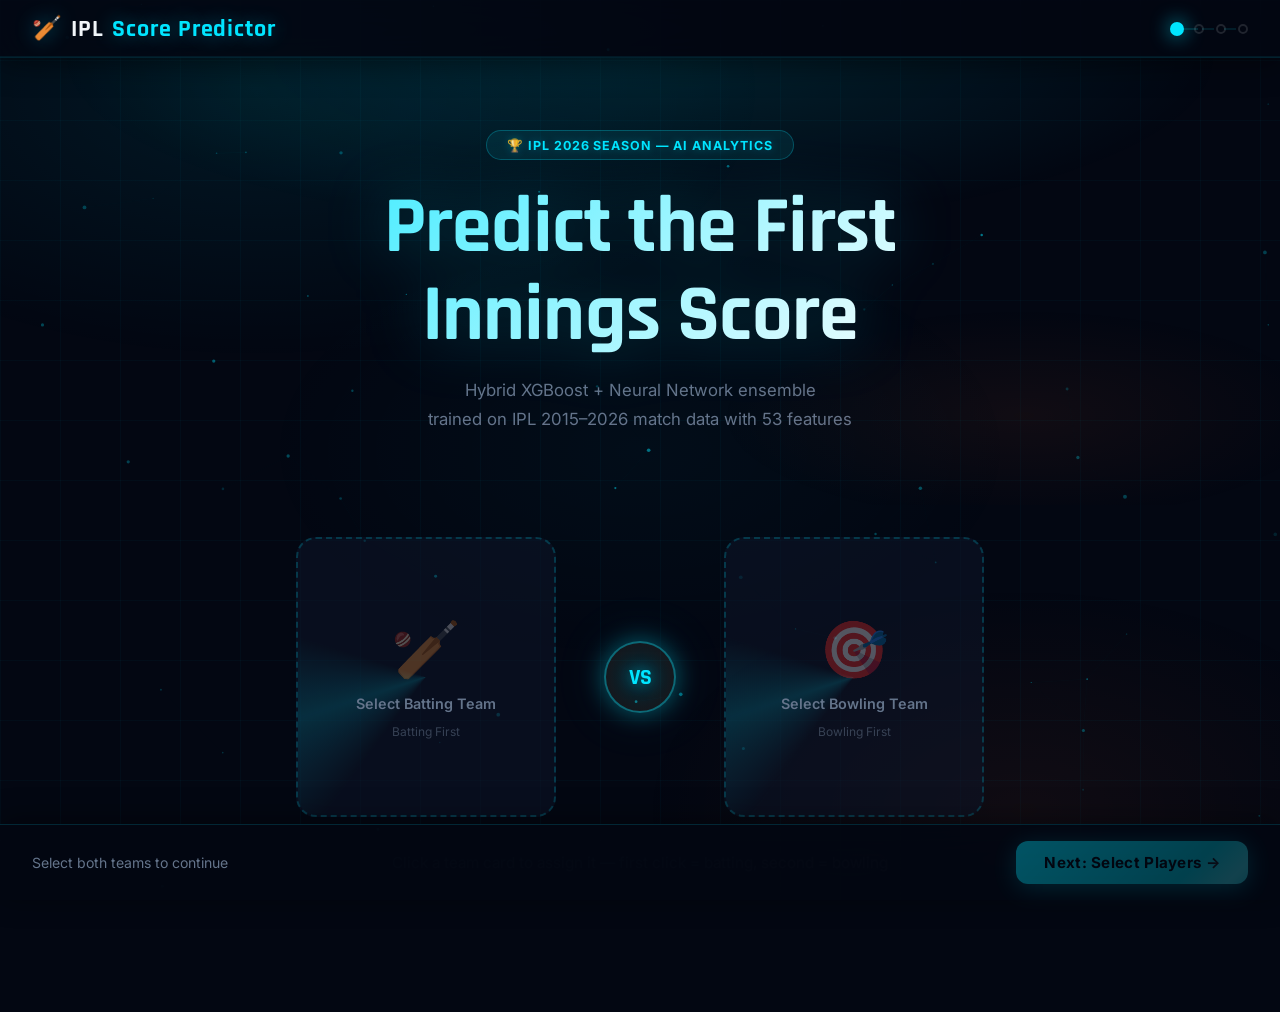
==== frontend/index.html @ a260d58e "Initial commit" ====
<!DOCTYPE html>
<html lang="en">
<head>
  <meta charset="UTF-8">
  <meta name="viewport" content="width=device-width, initial-scale=1.0">
  <title>IPL Score Predictor — AI Powered</title>
  <meta name="description" content="Predict IPL first innings scores using hybrid XGBoost + Neural Network AI trained on 10+ years of IPL data.">
  <link rel="stylesheet" href="css/style.css">
  <link rel="preconnect" href="https://fonts.googleapis.com">
  <link rel="preconnect" href="https://fonts.gstatic.com" crossorigin>
  <link href="https://fonts.googleapis.com/css2?family=Rajdhani:wght@500;600;700&family=Inter:wght@400;500;600;700;800;900&family=Orbitron:wght@500;700;900&display=swap" rel="stylesheet">
</head>
<body>

<!-- Floating particles canvas -->
<canvas id="particlesCanvas" style="position:fixed;inset:0;z-index:0;pointer-events:none;"></canvas>

<nav class="navbar">
  <a href="index.html" class="logo">🏏 <span>IPL</span> Score Predictor</a>
  <div class="nav-steps">
    <div class="step-dot active" title="Select Teams"></div>
    <div class="step-dot" title="Select Players"></div>
    <div class="step-dot" title="Match Conditions"></div>
    <div class="step-dot" title="Prediction"></div>
  </div>
</nav>

<section class="hero fade-in">
  <div class="hero-badge">🏆 IPL 2026 Season — AI Analytics</div>
  <h1>Predict the First<br>Innings Score</h1>
  <p>Hybrid XGBoost + Neural Network ensemble<br>trained on IPL 2015–2026 match data with 53 features</p>
</section>

<div class="vs-container fade-in-delay-1">
  <div class="team-slot" id="slot1">
    <div class="slot-placeholder-icon">🏏</div>
    <div class="slot-placeholder-text">Select Batting Team</div>
    <div class="slot-placeholder-sub">Batting First</div>
  </div>
  <div class="vs-badge">VS</div>
  <div class="team-slot" id="slot2">
    <div class="slot-placeholder-icon">🎯</div>
    <div class="slot-placeholder-text">Select Bowling Team</div>
    <div class="slot-placeholder-sub">Bowling First</div>
  </div>
</div>

<div class="page-header fade-in-delay-2" style="padding-top:0.25rem">
  <p>Click a team card to assign it — first click = batting, second = bowling</p>
</div>

<div class="teams-grid fade-in-delay-3" id="teamsGrid"></div>

<div class="bottom-bar">
  <div style="color:var(--muted);font-size:0.88rem" id="selectionStatus">Select both teams to continue</div>
  <button class="btn btn-primary" id="nextBtn" disabled onclick="goNext()">
    Next: Select Players →
  </button>
</div>

<div class="toast" id="toast"></div>

<script src="js/api.js"></script>
<script src="js/state.js"></script>
<script>
/* ── Floating Particles ── */
(function() {
  const canvas = document.getElementById('particlesCanvas');
  if (!canvas) return;
  const ctx = canvas.getContext('2d');
  let w, h, particles = [];
  function resize() { w = canvas.width = window.innerWidth; h = canvas.height = window.innerHeight; }
  resize();
  window.addEventListener('resize', resize);

  for (let i = 0; i < 60; i++) {
    particles.push({
      x: Math.random() * w, y: Math.random() * h,
      vx: (Math.random() - 0.5) * 0.3, vy: (Math.random() - 0.5) * 0.3,
      r: Math.random() * 1.5 + 0.5,
      a: Math.random() * 0.4 + 0.1
    });
  }
  function draw() {
    ctx.clearRect(0, 0, w, h);
    particles.forEach(p => {
      p.x += p.vx; p.y += p.vy;
      if (p.x < 0) p.x = w; if (p.x > w) p.x = 0;
      if (p.y < 0) p.y = h; if (p.y > h) p.y = 0;
      ctx.beginPath();
      ctx.arc(p.x, p.y, p.r, 0, Math.PI * 2);
      ctx.fillStyle = `rgba(0,229,255,${p.a})`;
      ctx.fill();
    });
    // Draw connections
    for (let i = 0; i < particles.length; i++) {
      for (let j = i + 1; j < particles.length; j++) {
        const dx = particles[i].x - particles[j].x;
        const dy = particles[i].y - particles[j].y;
        const dist = Math.sqrt(dx * dx + dy * dy);
        if (dist < 120) {
          ctx.beginPath();
          ctx.moveTo(particles[i].x, particles[i].y);
          ctx.lineTo(particles[j].x, particles[j].y);
          ctx.strokeStyle = `rgba(0,229,255,${0.06 * (1 - dist / 120)})`;
          ctx.lineWidth = 0.5;
          ctx.stroke();
        }
      }
    }
    requestAnimationFrame(draw);
  }
  draw();
})();

let teams = [];
let selectedTeams = [null, null];

async function init() {
  teams = await fetchTeams();
  renderTeams();
}

function renderTeams() {
  const grid = document.getElementById("teamsGrid");
  grid.innerHTML = teams.map(t => `
    <div class="team-card" id="tc-${t.team_id}" onclick="selectTeam('${t.team_id}')">
      <img src="${t.logo_url}" alt="${t.short_name}"
           onerror="this.src='https://ui-avatars.com/api/?name=${encodeURIComponent(t.short_name)}&background=0a0f1e&color=00e5ff&size=64&bold=true'">
      <div class="t-name">${t.team_name}</div>
      <div class="t-short">${t.short_name}</div>
    </div>
  `).join("");
}

function selectTeam(teamId) {
  const team = teams.find(t => t.team_id === teamId);
  if (!team) return;
  const idx = selectedTeams.indexOf(teamId);
  if (idx !== -1) {
    selectedTeams[idx] = null;
    clearSlot(idx + 1);
    updateCards();
    updateStatus();
    return;
  }
  const slot = selectedTeams[0] === null ? 0 : selectedTeams[1] === null ? 1 : -1;
  if (slot === -1) { showToast("Both slots filled. Click a team to deselect.", "error"); return; }
  selectedTeams[slot] = teamId;
  fillSlot(slot + 1, team);
  updateCards();
  updateStatus();
}

function fillSlot(slotNum, team) {
  const el = document.getElementById(`slot${slotNum}`);
  el.classList.add("filled");
  const label = slotNum === 1
    ? `<div class="slot-short slot-bat-label">🏏 Batting First</div>`
    : `<div class="slot-short slot-bowl-label">🎯 Bowling First</div>`;
  el.innerHTML = `
    <img src="${team.logo_url}" alt="${team.short_name}"
         onerror="this.src='https://ui-avatars.com/api/?name=${encodeURIComponent(team.short_name)}&background=0a0f1e&color=00e5ff&size=90&bold=true'">
    <div class="slot-name">${team.team_name}</div>
    ${label}
  `;
}

function clearSlot(slotNum) {
  const el = document.getElementById(`slot${slotNum}`);
  el.classList.remove("filled");
  const icon = slotNum === 1 ? "🏏" : "🎯";
  const role = slotNum === 1 ? "Batting First" : "Bowling First";
  const label = slotNum === 1 ? "Select Batting Team" : "Select Bowling Team";
  el.innerHTML = `
    <div class="slot-placeholder-icon">${icon}</div>
    <div class="slot-placeholder-text">${label}</div>
    <div class="slot-placeholder-sub">${role}</div>
  `;
}

function updateCards() {
  teams.forEach(t => {
    const card = document.getElementById(`tc-${t.team_id}`);
    if (!card) return;
    card.className = "team-card";
    if (selectedTeams[0] === t.team_id) card.classList.add("selected-1");
    else if (selectedTeams[1] === t.team_id) card.classList.add("selected-2");
    else if (selectedTeams[0] && selectedTeams[1]) card.classList.add("disabled");
  });
}

function updateStatus() {
  const btn = document.getElementById("nextBtn");
  const status = document.getElementById("selectionStatus");
  if (selectedTeams[0] && selectedTeams[1]) {
    btn.disabled = false;
    const t1 = teams.find(t => t.team_id === selectedTeams[0]);
    const t2 = teams.find(t => t.team_id === selectedTeams[1]);
    status.innerHTML = `<span style="color:var(--accent)">${t1.short_name}</span> <span style="color:var(--muted)">vs</span> <span style="color:var(--accent2)">${t2.short_name}</span>`;
  } else {
    btn.disabled = true;
    status.textContent = selectedTeams[0]
      ? "Now select the bowling team"
      : "Select both teams to continue";
  }
}

function goNext() {
  if (!selectedTeams[0] || !selectedTeams[1]) return;
  saveState({ battingTeam: selectedTeams[0], bowlingTeam: selectedTeams[1] });
  window.location.href = "squad.html";
}

init();
</script>
</body>
</html>
---- frontend/css/style.css ----
/* ═══════════════════════════════════════════════════════════════
   IPL SCORE PREDICTOR — FUTURISTIC SPORTS ANALYTICS THEME
   Deep dark + neon cyan/orange glow HUD aesthetic
═══════════════════════════════════════════════════════════════ */

:root {
  --bg: #030712;
  --bg2: #0a0f1e;
  --bg3: #111827;
  --card: rgba(15,23,42,0.85);
  --card2: rgba(10,15,30,0.9);
  --card-glass: rgba(15,23,42,0.65);
  --accent: #00e5ff;
  --accent2: #ff6b2b;
  --accent3: #39ff14;
  --gold: #ffd700;
  --green: #10b981;
  --red: #ef4444;
  --text: #e8edf5;
  --text2: #f1f5f9;
  --muted: #64748b;
  --border: rgba(0,229,255,0.15);
  --border2: rgba(255,107,43,0.25);
  --glow: 0 0 25px rgba(0,229,255,0.35), 0 0 60px rgba(0,229,255,0.1);
  --glow2: 0 0 25px rgba(255,107,43,0.35), 0 0 60px rgba(255,107,43,0.1);
  --glow-green: 0 0 20px rgba(57,255,20,0.3);
  --radius: 12px;
  --radius-lg: 20px;
  --transition: all 0.35s cubic-bezier(0.22,1,0.36,1);
  --font-display: 'Rajdhani', 'Orbitron', sans-serif;
  --font-body: 'Inter', -apple-system, sans-serif;
}

* { margin:0; padding:0; box-sizing:border-box; }
html { scroll-behavior: smooth; }

body {
  font-family: var(--font-body);
  background: var(--bg);
  color: var(--text);
  min-height: 100vh;
  overflow-x: hidden;
  position: relative;
}

/* ── Animated Background ── */
body::before {
  content: '';
  position: fixed;
  inset: 0;
  background:
    radial-gradient(ellipse 80% 60% at 20% 10%, rgba(0,229,255,0.08) 0%, transparent 50%),
    radial-gradient(ellipse 60% 50% at 80% 90%, rgba(255,107,43,0.06) 0%, transparent 50%),
    radial-gradient(ellipse 50% 40% at 50% 50%, rgba(0,229,255,0.03) 0%, transparent 60%);
  animation: bgPulse 8s ease-in-out infinite alternate;
  pointer-events: none;
  z-index: 0;
}
@keyframes bgPulse {
  0% { opacity: 0.7; }
  100% { opacity: 1; }
}

/* Grid overlay for HUD feel */
body::after {
  content: '';
  position: fixed;
  inset: 0;
  background-image:
    linear-gradient(rgba(0,229,255,0.03) 1px, transparent 1px),
    linear-gradient(90deg, rgba(0,229,255,0.03) 1px, transparent 1px);
  background-size: 60px 60px;
  pointer-events: none;
  z-index: 0;
}

body > * { position: relative; z-index: 1; }

/* Scrollbar */
::-webkit-scrollbar { width: 6px; }
::-webkit-scrollbar-track { background: var(--bg); }
::-webkit-scrollbar-thumb { background: rgba(0,229,255,0.3); border-radius: 3px; }
::-webkit-scrollbar-thumb:hover { background: var(--accent); }

/* ═══════════════════════════════════════════════════════════════
   NAVBAR — Glassmorphic HUD Bar
═══════════════════════════════════════════════════════════════ */
.navbar {
  display: flex;
  align-items: center;
  justify-content: space-between;
  padding: 0.85rem 2rem;
  background: rgba(3,7,18,0.8);
  backdrop-filter: blur(30px);
  -webkit-backdrop-filter: blur(30px);
  border-bottom: 1px solid rgba(0,229,255,0.12);
  position: sticky;
  top: 0;
  z-index: 100;
  box-shadow: 0 4px 30px rgba(0,0,0,0.5), inset 0 -1px 0 rgba(0,229,255,0.08);
}
.navbar .logo {
  display: flex;
  align-items: center;
  gap: 0.5rem;
  font-family: var(--font-display);
  font-size: 1.5rem;
  font-weight: 700;
  color: var(--accent);
  text-decoration: none;
  letter-spacing: 0.04em;
  text-shadow: 0 0 20px rgba(0,229,255,0.4);
}
.navbar .logo span { color: var(--text2); text-shadow: none; }

.nav-steps { display: flex; gap: 0.75rem; align-items: center; }
.step-dot {
  width: 10px; height: 10px;
  border-radius: 50%;
  background: transparent;
  border: 2px solid rgba(255,255,255,0.12);
  transition: var(--transition);
  position: relative;
}
.step-dot.active {
  background: var(--accent);
  border-color: var(--accent);
  box-shadow: 0 0 14px rgba(0,229,255,0.8);
  transform: scale(1.4);
}
.step-dot.done {
  background: var(--green);
  border-color: var(--green);
  box-shadow: 0 0 8px rgba(16,185,129,0.5);
}
.step-dot:not(:last-child)::after {
  content: '';
  position: absolute;
  left: 100%;
  top: 50%;
  transform: translateY(-50%);
  width: 0.75rem;
  height: 1px;
  background: rgba(0,229,255,0.2);
}

/* ═══════════════════════════════════════════════════════════════
   HERO SECTION
═══════════════════════════════════════════════════════════════ */
.hero {
  text-align: center;
  padding: 4.5rem 2rem 2.5rem;
  position: relative;
  overflow: hidden;
}
.hero::before {
  content: '';
  position: absolute;
  inset: 0;
  background:
    radial-gradient(ellipse 70% 60% at 50% 0%, rgba(0,229,255,0.12) 0%, transparent 65%),
    radial-gradient(ellipse 40% 40% at 80% 80%, rgba(255,107,43,0.06) 0%, transparent 60%);
  pointer-events: none;
}
.hero-badge {
  display: inline-flex;
  align-items: center;
  gap: 0.5rem;
  background: rgba(0,229,255,0.08);
  border: 1px solid rgba(0,229,255,0.25);
  border-radius: 50px;
  padding: 0.4rem 1.2rem;
  font-size: 0.78rem;
  font-weight: 700;
  color: var(--accent);
  margin-bottom: 1.5rem;
  letter-spacing: 0.08em;
  text-transform: uppercase;
  text-shadow: 0 0 10px rgba(0,229,255,0.3);
}
.hero h1 {
  font-family: var(--font-display);
  font-size: clamp(2.8rem, 7vw, 5rem);
  font-weight: 700;
  background: linear-gradient(135deg, #00e5ff 0%, #fff 40%, #ff6b2b 80%, #ffd700 100%);
  background-size: 200% 200%;
  animation: heroGradient 5s ease infinite;
  -webkit-background-clip: text;
  -webkit-text-fill-color: transparent;
  background-clip: text;
  line-height: 1.1;
  margin-bottom: 1rem;
  letter-spacing: -0.01em;
  filter: drop-shadow(0 0 30px rgba(0,229,255,0.25));
}
@keyframes heroGradient {
  0%,100% { background-position: 0% 50%; }
  50% { background-position: 100% 50%; }
}
.hero p {
  color: var(--muted);
  font-size: 1.05rem;
  max-width: 560px;
  margin: 0 auto 2rem;
  line-height: 1.7;
}

/* ═══════════════════════════════════════════════════════════════
   BUTTONS
═══════════════════════════════════════════════════════════════ */
.btn {
  display: inline-flex;
  align-items: center;
  gap: 0.5rem;
  padding: 0.75rem 1.75rem;
  border-radius: var(--radius);
  font-size: 0.95rem;
  font-weight: 700;
  cursor: pointer;
  border: none;
  transition: var(--transition);
  text-decoration: none;
  font-family: var(--font-body);
  letter-spacing: 0.02em;
  position: relative;
  overflow: hidden;
}
.btn-primary {
  background: linear-gradient(135deg, #00e5ff, #0097a7);
  color: #030712;
  box-shadow: 0 4px 25px rgba(0,229,255,0.4);
}
.btn-primary:hover:not(:disabled) {
  transform: translateY(-2px);
  box-shadow: var(--glow);
}
.btn-primary::after {
  content: '';
  position: absolute;
  inset: 0;
  background: linear-gradient(135deg, transparent 40%, rgba(255,255,255,0.2) 50%, transparent 60%);
  background-size: 200% 100%;
  animation: btnShine 3s infinite;
}
@keyframes btnShine {
  0% { background-position: 200% 0; }
  100% { background-position: -200% 0; }
}
.btn-secondary {
  background: rgba(15,23,42,0.8);
  color: var(--text);
  border: 1px solid var(--border);
  backdrop-filter: blur(10px);
}
.btn-secondary:hover:not(:disabled) {
  background: rgba(0,229,255,0.08);
  border-color: var(--accent);
  color: var(--accent);
}
.btn:disabled { opacity: 0.35; cursor: not-allowed; }

/* ═══════════════════════════════════════════════════════════════
   PAGE HEADER
═══════════════════════════════════════════════════════════════ */
.page-header {
  text-align: center;
  padding: 2rem 2rem 1rem;
}
.page-header h2 {
  font-family: var(--font-display);
  font-size: 2.2rem;
  font-weight: 700;
  margin-bottom: 0.5rem;
  letter-spacing: 0.03em;
  background: linear-gradient(135deg, #00e5ff, #fff);
  -webkit-background-clip: text;
  -webkit-text-fill-color: transparent;
  background-clip: text;
  text-shadow: none;
}
.page-header p { color: var(--muted); font-size: 0.95rem; }

/* ═══════════════════════════════════════════════════════════════
   BOTTOM BAR
═══════════════════════════════════════════════════════════════ */
.bottom-bar {
  position: sticky;
  bottom: 0;
  background: rgba(3,7,18,0.92);
  backdrop-filter: blur(30px);
  -webkit-backdrop-filter: blur(30px);
  border-top: 1px solid var(--border);
  padding: 1rem 2rem;
  display: flex;
  justify-content: space-between;
  align-items: center;
  z-index: 50;
  gap: 1rem;
  box-shadow: 0 -4px 30px rgba(0,0,0,0.4);
}

/* ═══════════════════════════════════════════════════════════════
   TOAST
═══════════════════════════════════════════════════════════════ */
.toast {
  position: fixed;
  bottom: 5.5rem;
  left: 50%;
  transform: translateX(-50%) translateY(20px);
  background: var(--bg3);
  border: 1px solid var(--border);
  border-radius: var(--radius);
  padding: 0.75rem 1.5rem;
  font-size: 0.9rem;
  opacity: 0;
  transition: all 0.3s ease;
  z-index: 200;
  pointer-events: none;
  white-space: nowrap;
  backdrop-filter: blur(16px);
}
.toast.show { opacity: 1; transform: translateX(-50%) translateY(0); }
.toast.error { border-color: var(--red); color: var(--red); }
.toast.success { border-color: var(--green); color: var(--green); }

/* ═══════════════════════════════════════════════════════════════
   LOADING OVERLAY
═══════════════════════════════════════════════════════════════ */
.loading-overlay {
  position: fixed;
  inset: 0;
  background: rgba(3,7,18,0.95);
  backdrop-filter: blur(12px);
  display: none;
  flex-direction: column;
  align-items: center;
  justify-content: center;
  z-index: 999;
  gap: 1.5rem;
}
.loading-overlay.active { display: flex; }
.cricket-ball {
  width: 60px; height: 60px;
  border-radius: 50%;
  background: radial-gradient(circle at 35% 35%, #ef4444, #991b1b);
  box-shadow: 0 0 40px rgba(239,68,68,0.5), 0 0 80px rgba(239,68,68,0.2);
  animation: ballSpin 0.8s linear infinite;
  position: relative;
}
.cricket-ball::before, .cricket-ball::after {
  content: '';
  position: absolute;
  border: 2px solid rgba(255,255,255,0.5);
  border-radius: 50%;
}
.cricket-ball::before {
  width: 50%; height: 100%;
  left: 25%; top: 0;
  border-left-color: transparent;
  border-right-color: transparent;
}
.cricket-ball::after {
  width: 100%; height: 50%;
  left: 0; top: 25%;
  border-top-color: transparent;
  border-bottom-color: transparent;
}
@keyframes ballSpin {
  from { transform: rotate(0deg); }
  to { transform: rotate(360deg); }
}
.loading-text {
  color: var(--muted);
  font-size: 1rem;
  font-weight: 600;
  animation: pulse 1.5s ease-in-out infinite;
  letter-spacing: 0.03em;
}
@keyframes pulse { 0%,100% { opacity:0.5; } 50% { opacity:1; } }

/* ═══════════════════════════════════════════════════════════════
   ANIMATIONS
═══════════════════════════════════════════════════════════════ */
@keyframes fadeInUp {
  from { opacity: 0; transform: translateY(30px); }
  to   { opacity: 1; transform: translateY(0); }
}
@keyframes glowPulse {
  0%, 100% { box-shadow: 0 0 15px rgba(0,229,255,0.2); }
  50% { box-shadow: 0 0 30px rgba(0,229,255,0.5), 0 0 60px rgba(0,229,255,0.15); }
}
.fade-in { animation: fadeInUp 0.6s ease forwards; }
.fade-in-delay-1 { animation: fadeInUp 0.6s 0.1s ease both; }
.fade-in-delay-2 { animation: fadeInUp 0.6s 0.2s ease both; }
.fade-in-delay-3 { animation: fadeInUp 0.6s 0.3s ease both; }

/* ═══════════════════════════════════════════════════════════════
   INDEX PAGE — Team Selection
═══════════════════════════════════════════════════════════════ */
.vs-container {
  display: flex;
  align-items: center;
  justify-content: center;
  gap: 3rem;
  padding: 2rem;
  flex-wrap: wrap;
}

/* Team Slot — Futuristic hexagonal-ish shape */
.team-slot {
  width: 260px; height: 280px;
  border-radius: var(--radius-lg);
  border: 2px dashed rgba(0,229,255,0.2);
  display: flex;
  flex-direction: column;
  align-items: center;
  justify-content: center;
  gap: 0.75rem;
  background: rgba(15,23,42,0.5);
  backdrop-filter: blur(16px);
  transition: var(--transition);
  position: relative;
  overflow: hidden;
  cursor: default;
}
.team-slot::before {
  content: '';
  position: absolute;
  inset: -2px;
  border-radius: var(--radius-lg);
  background: conic-gradient(from 0deg, transparent 60%, rgba(0,229,255,0.15), transparent 80%);
  animation: slotGlow 4s linear infinite;
  z-index: -1;
}
@keyframes slotGlow {
  from { transform: rotate(0deg); }
  to { transform: rotate(360deg); }
}
.team-slot.filled {
  border-style: solid;
  border-color: var(--accent);
  box-shadow: var(--glow), inset 0 0 60px rgba(0,229,255,0.04);
  animation: slotFill 0.5s cubic-bezier(0.34,1.56,0.64,1);
}
@keyframes slotFill {
  0% { transform: scale(0.92); opacity: 0.6; }
  100% { transform: scale(1); opacity: 1; }
}
.team-slot img {
  width: 90px; height: 90px;
  object-fit: contain;
  filter: drop-shadow(0 4px 20px rgba(0,0,0,0.6));
}
.team-slot .slot-name {
  font-family: var(--font-display);
  font-weight: 700;
  font-size: 1.15rem;
  text-align: center;
}
.team-slot .slot-short { font-size: 0.8rem; font-weight: 600; }
.slot-bat-label { color: var(--accent); text-shadow: 0 0 10px rgba(0,229,255,0.3); }
.slot-bowl-label { color: var(--accent2); text-shadow: 0 0 10px rgba(255,107,43,0.3); }
.slot-placeholder-icon { font-size: 3.5rem; opacity: 0.3; }
.slot-placeholder-text { color: var(--muted); font-size: 0.9rem; font-weight: 600; }
.slot-placeholder-sub { font-size: 0.75rem; color: var(--muted); opacity: 0.5; }

/* VS Badge */
.vs-badge {
  display: flex;
  align-items: center;
  justify-content: center;
  width: 72px; height: 72px;
  border-radius: 50%;
  background: radial-gradient(circle, rgba(0,229,255,0.15) 0%, rgba(255,107,43,0.1) 100%);
  border: 2px solid rgba(0,229,255,0.4);
  font-family: var(--font-display);
  font-size: 1.4rem;
  font-weight: 700;
  color: var(--accent);
  animation: vsPulse 2.5s ease-in-out infinite;
  box-shadow: var(--glow);
  flex-shrink: 0;
  text-shadow: 0 0 15px rgba(0,229,255,0.6);
}
@keyframes vsPulse {
  0%,100% { box-shadow: 0 0 20px rgba(0,229,255,0.3); transform: scale(1); }
  50% { box-shadow: 0 0 40px rgba(0,229,255,0.6), 0 0 80px rgba(0,229,255,0.15); transform: scale(1.08); }
}

/* Teams Grid */
.teams-grid {
  display: grid;
  grid-template-columns: repeat(5, 1fr);
  gap: 1.1rem;
  padding: 1.5rem 2rem;
  max-width: 1200px;
  margin: 0 auto;
}
@media (max-width: 1100px) { .teams-grid { grid-template-columns: repeat(4, 1fr); } }
@media (max-width: 800px)  { .teams-grid { grid-template-columns: repeat(3, 1fr); } }
@media (max-width: 500px)  { .teams-grid { grid-template-columns: repeat(2, 1fr); } }

.team-card {
  background: rgba(15,23,42,0.6);
  backdrop-filter: blur(12px);
  border: 1.5px solid rgba(0,229,255,0.1);
  border-radius: var(--radius);
  padding: 1.25rem 0.75rem;
  text-align: center;
  cursor: pointer;
  transition: var(--transition);
  display: flex;
  flex-direction: column;
  align-items: center;
  gap: 0.6rem;
  position: relative;
  overflow: hidden;
}
.team-card::before {
  content: '';
  position: absolute;
  top: 0; left: -100%;
  width: 100%; height: 100%;
  background: linear-gradient(90deg, transparent, rgba(0,229,255,0.06), transparent);
  transition: left 0.6s ease;
}
.team-card:hover::before { left: 100%; }
.team-card::after {
  content: '';
  position: absolute;
  bottom: 0; left: 0; right: 0;
  height: 3px;
  background: linear-gradient(90deg, var(--accent), var(--accent2));
  transform: scaleX(0);
  transition: var(--transition);
}
.team-card:hover {
  border-color: rgba(0,229,255,0.4);
  transform: translateY(-6px) scale(1.02);
  box-shadow: 0 15px 40px rgba(0,0,0,0.5), var(--glow);
}
.team-card:hover::after { transform: scaleX(1); }
.team-card.selected-1 {
  border-color: var(--accent);
  background: rgba(0,229,255,0.08);
  box-shadow: var(--glow);
}
.team-card.selected-1::after { transform: scaleX(1); background: var(--accent); }
.team-card.selected-2 {
  border-color: var(--accent2);
  background: rgba(255,107,43,0.08);
  box-shadow: var(--glow2);
}
.team-card.selected-2::after { transform: scaleX(1); background: var(--accent2); }
.team-card.disabled { opacity: 0.25; cursor: not-allowed; transform: none !important; }
.team-card img {
  width: 64px; height: 64px;
  object-fit: contain;
  filter: drop-shadow(0 2px 12px rgba(0,0,0,0.5));
  transition: var(--transition);
}
.team-card:hover img { transform: scale(1.1); }
.team-card .t-name { font-weight: 600; font-size: 0.85rem; line-height: 1.3; }
.team-card .t-short {
  color: var(--accent);
  font-size: 0.72rem;
  font-weight: 800;
  letter-spacing: 0.08em;
  text-transform: uppercase;
}

/* ═══════════════════════════════════════════════════════════════
   SQUAD PAGE — Player Selection
═══════════════════════════════════════════════════════════════ */
.squad-layout {
  display: grid;
  grid-template-columns: 1fr 1fr;
  gap: 1.5rem;
  padding: 1.5rem 2rem;
  max-width: 1400px;
  margin: 0 auto;
}

/* Mobile tabs */
.squad-tabs {
  display: none;
  gap: 0;
  background: var(--bg3);
  border-radius: var(--radius);
  padding: 4px;
  margin: 1rem 1rem 0;
}
.squad-tab-btn {
  flex: 1;
  padding: 0.65rem 1rem;
  border: none;
  background: transparent;
  color: var(--muted);
  font-size: 0.85rem;
  font-weight: 700;
  cursor: pointer;
  border-radius: 8px;
  transition: var(--transition);
  font-family: var(--font-body);
}
.squad-tab-btn.active {
  background: rgba(0,229,255,0.1);
  color: var(--accent);
  box-shadow: 0 2px 10px rgba(0,0,0,0.3);
}

.squad-panel {
  background: rgba(15,23,42,0.5);
  backdrop-filter: blur(16px);
  border-radius: var(--radius-lg);
  border: 1px solid var(--border);
  overflow: hidden;
  display: flex;
  flex-direction: column;
  position: relative;
}
.squad-panel::before {
  content: '';
  position: absolute;
  top: 0; left: 0; right: 0;
  height: 2px;
  background: linear-gradient(90deg, transparent, var(--accent), transparent);
  opacity: 0.6;
}

.squad-header {
  display: flex;
  align-items: center;
  justify-content: space-between;
  padding: 1rem 1.25rem;
  background: rgba(3,7,18,0.7);
  border-bottom: 1px solid var(--border);
  flex-shrink: 0;
}
.squad-header .team-info { display: flex; align-items: center; gap: 0.75rem; }
.squad-header img {
  width: 42px; height: 42px;
  object-fit: contain;
  filter: drop-shadow(0 2px 8px rgba(0,0,0,0.5));
}
.squad-header h3 {
  font-family: var(--font-display);
  font-size: 1.15rem;
  font-weight: 700;
}
.squad-header .team-role { font-size: 0.72rem; color: var(--muted); margin-top: 2px; }

.selection-count {
  background: linear-gradient(135deg, var(--accent), #0097a7);
  color: #030712;
  font-weight: 800;
  font-size: 0.8rem;
  padding: 0.35rem 0.85rem;
  border-radius: 20px;
  white-space: nowrap;
  box-shadow: 0 2px 12px rgba(0,229,255,0.3);
}
.selection-count.complete {
  background: linear-gradient(135deg, var(--green), #059669);
  box-shadow: var(--glow-green);
}

/* Filter bar */
.filter-bar {
  display: flex;
  gap: 0.4rem;
  padding: 0.75rem 1rem;
  border-bottom: 1px solid var(--border);
  flex-wrap: wrap;
  background: rgba(3,7,18,0.3);
  flex-shrink: 0;
}
.filter-btn {
  padding: 0.3rem 0.75rem;
  border-radius: 20px;
  border: 1px solid rgba(255,255,255,0.08);
  background: transparent;
  color: var(--muted);
  font-size: 0.75rem;
  font-weight: 700;
  cursor: pointer;
  transition: var(--transition);
  font-family: var(--font-body);
}
.filter-btn:hover { border-color: var(--accent); color: var(--accent); }
.filter-btn.active {
  background: rgba(0,229,255,0.12);
  border-color: var(--accent);
  color: var(--accent);
  box-shadow: 0 0 10px rgba(0,229,255,0.15);
}

.search-input {
  flex: 1;
  min-width: 120px;
  background: rgba(3,7,18,0.5);
  border: 1px solid rgba(255,255,255,0.08);
  border-radius: 20px;
  padding: 0.3rem 0.75rem;
  color: var(--text);
  font-size: 0.8rem;
  font-family: var(--font-body);
  outline: none;
  transition: var(--transition);
}
.search-input:focus { border-color: var(--accent); box-shadow: 0 0 0 3px rgba(0,229,255,0.1); }
.search-input::placeholder { color: rgba(100,116,139,0.6); }

.players-grid {
  display: grid;
  grid-template-columns: repeat(auto-fill, minmax(160px, 1fr));
  gap: 0.9rem;
  padding: 1rem;
  overflow-y: auto;
  flex: 1;
  max-height: 640px;
  align-items: start;
}
.players-grid::-webkit-scrollbar { width: 4px; }
.players-grid::-webkit-scrollbar-track { background: transparent; }
.players-grid::-webkit-scrollbar-thumb { background: rgba(0,229,255,0.2); border-radius: 2px; }

/* ═══════════════════════════════════════════════════════════════
   SUPER CARD — Futuristic Player Card
═══════════════════════════════════════════════════════════════ */
.player-card {
  background: linear-gradient(165deg, rgba(15,23,42,0.95) 0%, rgba(3,7,18,0.98) 100%);
  border: 1.5px solid rgba(0,229,255,0.1);
  border-radius: var(--radius);
  padding: 1rem 0.6rem 0.9rem;
  cursor: pointer;
  transition: var(--transition);
  position: relative;
  overflow: hidden;
  display: flex;
  flex-direction: column;
  align-items: center;
  text-align: center;
  gap: 0.5rem;
  min-width: 150px;
  min-height: 250px;
}
/* Animated top border glow */
.player-card::before {
  content: '';
  position: absolute;
  top: 0; left: 0; right: 0;
  height: 2px;
  background: linear-gradient(90deg, var(--accent), var(--accent2), var(--accent));
  background-size: 200% 100%;
  animation: cardBorderGlow 3s linear infinite;
  opacity: 0;
  transition: opacity 0.3s ease;
}
@keyframes cardBorderGlow {
  0% { background-position: 0% 50%; }
  100% { background-position: 200% 50%; }
}
/* Corner accent lines */
.player-card::after {
  content: '';
  position: absolute;
  bottom: 0; right: 0;
  width: 40px; height: 40px;
  border-bottom: 2px solid rgba(0,229,255,0.15);
  border-right: 2px solid rgba(0,229,255,0.15);
  border-radius: 0 0 var(--radius) 0;
  transition: var(--transition);
}
.player-card:hover:not(.disabled) {
  border-color: rgba(0,229,255,0.4);
  transform: translateY(-6px);
  box-shadow: 0 15px 40px rgba(0,0,0,0.6), 0 0 30px rgba(0,229,255,0.15);
}
.player-card:hover:not(.disabled)::before { opacity: 1; }
.player-card:hover:not(.disabled)::after {
  border-color: var(--accent);
  box-shadow: 0 0 15px rgba(0,229,255,0.2);
}
.player-card.selected {
  border-color: var(--accent);
  background: linear-gradient(165deg, rgba(0,229,255,0.08) 0%, rgba(3,7,18,0.98) 100%);
  box-shadow: 0 0 25px rgba(0,229,255,0.2), inset 0 0 40px rgba(0,229,255,0.03);
}
.player-card.selected::before { opacity: 1; }
.player-card.selected::after { border-color: var(--accent); }
.player-card.disabled { opacity: 0.2; cursor: not-allowed; }

/* Photo */
.pc-photo-wrap {
  width: 72px;
  height: 72px;
  border-radius: 50%;
  overflow: hidden;
  border: 2.5px solid rgba(0,229,255,0.25);
  flex-shrink: 0;
  background: var(--bg2);
  box-shadow: 0 4px 20px rgba(0,0,0,0.5);
  transition: var(--transition);
}
.pc-photo {
  width: 100%;
  height: 100%;
  object-fit: cover;
  object-position: center 10%;
  display: block;
}
.player-card.selected .pc-photo-wrap {
  border-color: var(--accent);
  box-shadow: 0 0 20px rgba(0,229,255,0.4);
}
.player-card:hover:not(.disabled) .pc-photo-wrap {
  border-color: rgba(0,229,255,0.6);
  box-shadow: 0 0 18px rgba(0,229,255,0.3);
  transform: scale(1.05);
}

.pc-check {
  position: absolute;
  top: 0.4rem; right: 0.4rem;
  width: 24px; height: 24px;
  background: var(--accent);
  border-radius: 50%;
  display: none;
  align-items: center;
  justify-content: center;
  font-size: 0.7rem;
  color: #030712;
  font-weight: 900;
  box-shadow: 0 2px 10px rgba(0,229,255,0.6);
  z-index: 2;
}
.player-card.selected .pc-check { display: flex; }

.pc-overseas {
  position: absolute;
  top: 0.4rem; left: 0.4rem;
  font-size: 0.6rem;
  background: rgba(3,7,18,0.85);
  border: 1px solid rgba(0,229,255,0.15);
  border-radius: 4px;
  padding: 1px 5px;
  z-index: 2;
  color: var(--accent);
}

.pc-role {
  font-size: 0.6rem;
  font-weight: 800;
  text-transform: uppercase;
  letter-spacing: 0.08em;
  padding: 0.2rem 0.55rem;
  border-radius: 5px;
}
.role-batter       { background: rgba(0,229,255,0.12); color: var(--accent); border: 1px solid rgba(0,229,255,0.25); }
.role-bowler       { background: rgba(239,68,68,0.12); color: #ef4444; border: 1px solid rgba(239,68,68,0.2); }
.role-allrounder   { background: rgba(255,107,43,0.12); color: var(--accent2); border: 1px solid rgba(255,107,43,0.25); }
.role-wicketkeeper { background: rgba(255,215,0,0.12); color: var(--gold); border: 1px solid rgba(255,215,0,0.2); }

.pc-name {
  font-size: 0.82rem;
  font-weight: 700;
  line-height: 1.3;
  color: var(--text2);
  width: 100%;
  word-break: break-word;
}

.pc-stats {
  display: flex;
  gap: 0.3rem;
  justify-content: center;
  flex-wrap: wrap;
  width: 100%;
}
.pc-stat {
  display: flex;
  flex-direction: column;
  align-items: center;
  background: rgba(0,229,255,0.04);
  border: 1px solid rgba(0,229,255,0.08);
  border-radius: 6px;
  padding: 0.22rem 0.45rem;
  min-width: 38px;
}
.pc-stat span:first-child {
  font-size: 0.54rem;
  color: var(--muted);
  text-transform: uppercase;
  letter-spacing: 0.05em;
}
.pc-stat span:last-child {
  font-size: 0.72rem;
  color: var(--accent);
  font-weight: 800;
  font-family: var(--font-display);
}

.pc-form {
  font-size: 0.6rem;
  font-weight: 700;
  padding: 0.2rem 0.55rem;
  border-radius: 5px;
  width: 100%;
  text-align: center;
  letter-spacing: 0.03em;
}
.form-red-hot   { background: rgba(255,107,43,0.15); color: var(--accent2); border: 1px solid rgba(255,107,43,0.3); }
.form-superb    { background: rgba(255,215,0,0.12);  color: var(--gold); border: 1px solid rgba(255,215,0,0.2); }
.form-excellent { background: rgba(16,185,129,0.12); color: var(--green); border: 1px solid rgba(16,185,129,0.2); }
.form-average   { background: rgba(100,116,139,0.1); color: var(--muted); border: 1px solid rgba(100,116,139,0.15); }
.form-below     { background: rgba(251,191,36,0.1);  color: #fbbf24; border: 1px solid rgba(251,191,36,0.15); }
.form-poor      { background: rgba(100,116,139,0.08);color: #475569; border: 1px solid rgba(100,116,139,0.1); }

/* Squad bottom bar status */
.squad-status-bar {
  display: flex;
  align-items: center;
  gap: 1rem;
  font-size: 0.85rem;
  color: var(--muted);
}
.squad-status-item { display: flex; align-items: center; gap: 0.4rem; }
.squad-status-item .dot {
  width: 8px; height: 8px;
  border-radius: 50%;
  background: var(--accent);
  box-shadow: 0 0 6px rgba(0,229,255,0.5);
}
.squad-status-item .dot.bowl {
  background: var(--accent2);
  box-shadow: 0 0 6px rgba(255,107,43,0.5);
}

/* ═══════════════════════════════════════════════════════════════
   CONDITIONS PAGE
═══════════════════════════════════════════════════════════════ */
.conditions-form {
  max-width: 700px;
  margin: 2rem auto;
  padding: 0 2rem;
  display: flex;
  flex-direction: column;
  gap: 1.5rem;
}
.form-section {
  background: rgba(15,23,42,0.5);
  backdrop-filter: blur(12px);
  border: 1px solid var(--border);
  border-radius: var(--radius-lg);
  padding: 1.5rem;
  position: relative;
  overflow: hidden;
}
.form-section::before {
  content: '';
  position: absolute;
  top: 0; left: 0; right: 0;
  height: 1px;
  background: linear-gradient(90deg, transparent, rgba(0,229,255,0.3), transparent);
}
.form-section-title {
  font-family: var(--font-display);
  font-size: 1rem;
  font-weight: 700;
  color: var(--accent);
  text-transform: uppercase;
  letter-spacing: 0.1em;
  margin-bottom: 1.25rem;
  display: flex;
  align-items: center;
  gap: 0.5rem;
  text-shadow: 0 0 10px rgba(0,229,255,0.2);
}
.form-group { display: flex; flex-direction: column; gap: 0.5rem; }
.form-group label { font-size: 0.85rem; font-weight: 600; color: var(--muted); }
.form-control {
  background: rgba(3,7,18,0.6);
  border: 1px solid var(--border);
  border-radius: var(--radius);
  padding: 0.75rem 1rem;
  color: var(--text);
  font-size: 0.95rem;
  transition: var(--transition);
  width: 100%;
  font-family: var(--font-body);
}
.form-control:focus {
  outline: none;
  border-color: var(--accent);
  box-shadow: 0 0 0 3px rgba(0,229,255,0.1), 0 0 20px rgba(0,229,255,0.1);
}
.form-control option { background: #0a0f1e; }

/* Venue Preview Card */
.venue-card-preview {
  background: rgba(3,7,18,0.5);
  border: 1px solid rgba(0,229,255,0.2);
  border-radius: var(--radius);
  padding: 1rem 1.25rem;
  display: flex;
  justify-content: space-between;
  align-items: center;
  gap: 1rem;
  animation: fadeInUp 0.3s ease;
}
.venue-card-preview .v-name { font-weight: 700; font-size: 1rem; }
.venue-card-preview .v-city { color: var(--muted); font-size: 0.82rem; margin-top: 2px; }
.venue-card-preview .v-avg { font-size: 0.8rem; color: var(--muted); margin-top: 4px; }
.venue-card-preview .v-avg strong { color: var(--accent); }

.pitch-badge {
  padding: 0.35rem 0.85rem;
  border-radius: 20px;
  font-size: 0.78rem;
  font-weight: 700;
  white-space: nowrap;
  letter-spacing: 0.03em;
}
.pitch-Batting  { background: rgba(16,185,129,0.12);  color: var(--green); border: 1px solid rgba(16,185,129,0.25); }
.pitch-Bowling  { background: rgba(239,68,68,0.12);   color: var(--red); border: 1px solid rgba(239,68,68,0.25); }
.pitch-Balanced { background: rgba(0,229,255,0.1);    color: var(--accent); border: 1px solid rgba(0,229,255,0.25); }

/* Pitch Toggle Cards */
.pitch-toggle-group {
  display: grid;
  grid-template-columns: repeat(3, 1fr);
  gap: 0.75rem;
}
.pitch-toggle-card {
  background: rgba(3,7,18,0.4);
  border: 1.5px solid rgba(255,255,255,0.06);
  border-radius: var(--radius);
  padding: 1rem;
  text-align: center;
  cursor: pointer;
  transition: var(--transition);
}
.pitch-toggle-card:hover { border-color: rgba(0,229,255,0.3); }
.pitch-toggle-card.active-batting  { border-color: var(--green); background: rgba(16,185,129,0.08); box-shadow: 0 0 15px rgba(16,185,129,0.15); }
.pitch-toggle-card.active-balanced { border-color: var(--accent); background: rgba(0,229,255,0.06); box-shadow: 0 0 15px rgba(0,229,255,0.1); }
.pitch-toggle-card.active-bowling  { border-color: var(--red); background: rgba(239,68,68,0.06); box-shadow: 0 0 15px rgba(239,68,68,0.1); }
.pitch-toggle-card .ptc-icon  { font-size: 1.75rem; margin-bottom: 0.4rem; }
.pitch-toggle-card .ptc-label { font-size: 0.8rem; font-weight: 700; }
.pitch-toggle-card .ptc-sub   { font-size: 0.68rem; color: var(--muted); margin-top: 2px; }

/* Range Sliders */
.range-row { display: flex; align-items: center; gap: 1rem; }
input[type=range] {
  flex: 1;
  -webkit-appearance: none;
  height: 6px;
  border-radius: 3px;
  background: rgba(0,229,255,0.1);
  outline: none;
  cursor: pointer;
}
input[type=range]::-webkit-slider-thumb {
  -webkit-appearance: none;
  width: 20px; height: 20px;
  border-radius: 50%;
  background: linear-gradient(135deg, #00e5ff, #0097a7);
  cursor: pointer;
  box-shadow: 0 0 12px rgba(0,229,255,0.6);
  transition: var(--transition);
}
input[type=range]::-webkit-slider-thumb:hover { transform: scale(1.25); box-shadow: 0 0 20px rgba(0,229,255,0.8); }
input[type=range]::-moz-range-thumb {
  width: 20px; height: 20px;
  border-radius: 50%;
  background: var(--accent);
  cursor: pointer;
  border: none;
}
.range-val {
  min-width: 56px;
  text-align: center;
  font-weight: 800;
  color: var(--accent);
  background: rgba(0,229,255,0.08);
  border: 1px solid rgba(0,229,255,0.2);
  border-radius: 8px;
  padding: 0.25rem 0.5rem;
  font-size: 0.85rem;
  font-family: var(--font-display);
}
.range-hint { font-size: 0.72rem; color: var(--muted); margin-top: 0.25rem; }

/* Weather Impact Card */
.weather-impact-card {
  background: rgba(16,185,129,0.06);
  border: 1px solid rgba(16,185,129,0.2);
  border-radius: var(--radius);
  padding: 1rem 1.25rem;
  display: flex;
  align-items: center;
  gap: 1rem;
  font-size: 0.9rem;
}
.weather-impact-card .wi-icon  { font-size: 1.5rem; }
.weather-impact-card .wi-label { color: var(--muted); font-size: 0.8rem; }
.weather-impact-card .wi-val   { font-weight: 800; color: var(--green); font-size: 1rem; font-family: var(--font-display); }

/* ═══════════════════════════════════════════════════════════════
   RESULT PAGE
═══════════════════════════════════════════════════════════════ */
.result-container {
  max-width: 900px;
  margin: 2rem auto;
  padding: 0 2rem 4rem;
}

/* Main Score Card */
.score-card {
  background: rgba(15,23,42,0.5);
  backdrop-filter: blur(24px);
  border: 1px solid rgba(0,229,255,0.2);
  border-radius: var(--radius-lg);
  padding: 2.5rem 2rem;
  text-align: center;
  position: relative;
  overflow: hidden;
  margin-bottom: 1.5rem;
}
.score-card::before {
  content: '';
  position: absolute;
  top: -50%; left: -30%;
  width: 160%; height: 160%;
  background: radial-gradient(circle, rgba(0,229,255,0.06) 0%, transparent 55%);
  pointer-events: none;
  animation: scoreGlow 4s ease-in-out infinite alternate;
}
@keyframes scoreGlow {
  0% { opacity: 0.5; }
  100% { opacity: 1; }
}
.score-card::after {
  content: '';
  position: absolute;
  bottom: 0; left: 0; right: 0;
  height: 3px;
  background: linear-gradient(90deg, transparent, var(--accent), var(--accent2), transparent);
}
.score-label {
  color: var(--muted);
  font-size: 0.8rem;
  text-transform: uppercase;
  letter-spacing: 0.15em;
  margin-bottom: 0.75rem;
  font-weight: 700;
}
.score-value {
  font-family: var(--font-display);
  font-size: clamp(5rem, 12vw, 8rem);
  font-weight: 700;
  background: linear-gradient(135deg, #00e5ff 0%, #fff 40%, #ff6b2b 100%);
  -webkit-background-clip: text;
  -webkit-text-fill-color: transparent;
  background-clip: text;
  line-height: 1;
  margin-bottom: 0.5rem;
  filter: drop-shadow(0 0 30px rgba(0,229,255,0.3));
}
.score-range {
  color: var(--muted);
  font-size: 1rem;
  margin-bottom: 1.75rem;
}
.score-range strong { color: var(--text2); font-weight: 700; }

/* Range Bar */
.range-bar-wrap {
  margin: 0 auto 1.5rem;
  max-width: 400px;
}
.range-bar-track {
  height: 8px;
  background: rgba(255,255,255,0.06);
  border-radius: 4px;
  position: relative;
  margin: 0.5rem 0;
}
.range-bar-fill {
  position: absolute;
  height: 100%;
  border-radius: 4px;
  background: linear-gradient(90deg, var(--accent), var(--accent2));
  transition: all 1s ease;
}
.range-bar-marker {
  position: absolute;
  top: 50%;
  transform: translate(-50%, -50%);
  width: 16px; height: 16px;
  border-radius: 50%;
  background: var(--accent);
  box-shadow: 0 0 16px rgba(0,229,255,0.7);
  border: 2px solid #fff;
}
.range-bar-labels {
  display: flex;
  justify-content: space-between;
  font-size: 0.75rem;
  color: var(--muted);
}

/* Confidence Arc */
.confidence-section { margin: 1.5rem 0; }
.confidence-arc-wrap {
  display: flex;
  flex-direction: column;
  align-items: center;
  gap: 0.5rem;
}
.confidence-arc {
  width: 160px; height: 80px;
  position: relative;
  overflow: hidden;
}
.confidence-arc svg { width: 100%; height: 100%; }
.conf-track { fill: none; stroke: rgba(255,255,255,0.06); stroke-width: 12; stroke-linecap: round; }
.conf-fill  { fill: none; stroke-width: 12; stroke-linecap: round; stroke-dasharray: 251; stroke-dashoffset: 251; transition: stroke-dashoffset 1.5s cubic-bezier(0.4,0,0.2,1); }
.conf-pct {
  font-family: var(--font-display);
  font-size: 1.5rem;
  font-weight: 700;
  color: var(--accent);
  margin-top: -0.5rem;
  text-shadow: 0 0 10px rgba(0,229,255,0.3);
}
.conf-label { font-size: 0.75rem; color: var(--muted); text-transform: uppercase; letter-spacing: 0.1em; }

/* Model Breakdown */
.model-breakdown {
  display: flex;
  gap: 1rem;
  justify-content: center;
  margin-top: 1.25rem;
  flex-wrap: wrap;
}
.model-pill {
  background: rgba(3,7,18,0.5);
  border: 1px solid var(--border);
  border-radius: 20px;
  padding: 0.4rem 1rem;
  font-size: 0.82rem;
  color: var(--muted);
  backdrop-filter: blur(8px);
}
.model-pill span { color: var(--accent); font-weight: 700; font-family: var(--font-display); }

/* Model Comparison Bars */
.model-bars {
  display: flex;
  flex-direction: column;
  gap: 0.75rem;
  margin-top: 1rem;
}
.model-bar-row { display: flex; align-items: center; gap: 1rem; }
.model-bar-label { width: 100px; font-size: 0.8rem; color: var(--muted); text-align: right; flex-shrink: 0; }
.model-bar-track {
  flex: 1;
  height: 8px;
  background: rgba(255,255,255,0.05);
  border-radius: 4px;
  overflow: hidden;
}
.model-bar-fill { height: 100%; border-radius: 4px; transition: width 1.2s ease; }
.model-bar-val { width: 40px; font-size: 0.82rem; font-weight: 800; color: var(--accent); font-family: var(--font-display); }

/* Factors Grid */
.factors-grid {
  display: grid;
  grid-template-columns: repeat(auto-fill, minmax(260px, 1fr));
  gap: 1rem;
  margin-bottom: 1.5rem;
}
.factor-card {
  background: rgba(15,23,42,0.4);
  backdrop-filter: blur(10px);
  border: 1px solid var(--border);
  border-radius: var(--radius);
  padding: 1.25rem;
  display: flex;
  align-items: flex-start;
  gap: 1rem;
  transition: var(--transition);
}
.factor-card:hover { border-color: rgba(0,229,255,0.3); transform: translateY(-2px); box-shadow: 0 8px 25px rgba(0,0,0,0.3); }
.factor-icon {
  width: 44px; height: 44px;
  border-radius: var(--radius);
  background: rgba(0,229,255,0.08);
  border: 1px solid rgba(0,229,255,0.15);
  display: flex;
  align-items: center;
  justify-content: center;
  font-size: 1.25rem;
  flex-shrink: 0;
}
.factor-label { font-weight: 600; font-size: 0.88rem; margin-bottom: 0.3rem; }
.factor-val   { color: var(--accent); font-size: 0.82rem; font-weight: 800; font-family: var(--font-display); }

/* Simulation Chart */
.simulation-chart {
  background: rgba(15,23,42,0.4);
  backdrop-filter: blur(10px);
  border: 1px solid var(--border);
  border-radius: var(--radius);
  padding: 1.5rem;
  margin-bottom: 1.5rem;
}
.sim-title {
  font-family: var(--font-display);
  font-weight: 700;
  font-size: 1rem;
  margin-bottom: 1.25rem;
  color: var(--muted);
  text-transform: uppercase;
  letter-spacing: 0.08em;
}
.sim-bars {
  display: flex;
  align-items: flex-end;
  gap: 0.75rem;
  height: 100px;
  padding-top: 1.5rem;
}
.sim-bar {
  flex: 1;
  border-radius: 6px 6px 0 0;
  background: linear-gradient(180deg, rgba(0,229,255,0.5), rgba(255,107,43,0.3));
  transition: height 1s ease;
  position: relative;
  min-height: 20px;
}
.sim-bar.main {
  background: linear-gradient(180deg, var(--accent), #0097a7);
  box-shadow: 0 0 20px rgba(0,229,255,0.4);
}
.sim-bar-val {
  position: absolute;
  top: -22px;
  left: 50%;
  transform: translateX(-50%);
  font-size: 0.68rem;
  font-weight: 700;
  white-space: nowrap;
  color: var(--muted);
}
.sim-bar.main .sim-bar-val { color: var(--accent); }

/* Match Summary */
.match-summary {
  background: rgba(15,23,42,0.4);
  backdrop-filter: blur(10px);
  border: 1px solid var(--border);
  border-radius: var(--radius);
  padding: 1.25rem;
  margin-bottom: 1.5rem;
  display: flex;
  align-items: center;
  justify-content: space-around;
  flex-wrap: wrap;
  gap: 1rem;
}
.ms-item { text-align: center; }
.ms-label { font-size: 0.72rem; color: var(--muted); text-transform: uppercase; letter-spacing: 0.08em; margin-bottom: 0.3rem; }
.ms-val { font-weight: 800; font-size: 0.9rem; font-family: var(--font-display); }

/* Section Heading */
.section-heading {
  font-family: var(--font-display);
  font-size: 1.1rem;
  font-weight: 700;
  margin-bottom: 1rem;
  display: flex;
  align-items: center;
  gap: 0.5rem;
  color: var(--text);
}

/* ═══════════════════════════════════════════════════════════════
   RESPONSIVE
═══════════════════════════════════════════════════════════════ */
@media (max-width: 900px) {
  .squad-layout { grid-template-columns: 1fr; }
  .squad-tabs { display: flex; }
  .squad-panel.hidden-mobile { display: none; }
}
@media (max-width: 768px) {
  .vs-container { gap: 1.25rem; }
  .team-slot { width: 190px; height: 210px; }
  .team-slot img { width: 70px; height: 70px; }
  .conditions-form { padding: 0 1rem; }
  .result-container { padding: 0 1rem 4rem; }
  .factors-grid { grid-template-columns: 1fr; }
  .pitch-toggle-group { grid-template-columns: 1fr; }
  .match-summary { flex-direction: column; align-items: flex-start; }
  .model-breakdown { flex-direction: column; align-items: center; }
}
@media (max-width: 480px) {
  .navbar { padding: 0.75rem 1rem; }
  .bottom-bar { padding: 0.75rem 1rem; }
  .team-slot { width: 150px; height: 170px; }
  .vs-badge { width: 52px; height: 52px; font-size: 1rem; }
  .players-grid { grid-template-columns: repeat(2, 1fr); }
  .score-card { padding: 1.75rem 1rem; }
  .hero h1 { font-size: 2.2rem; }
}
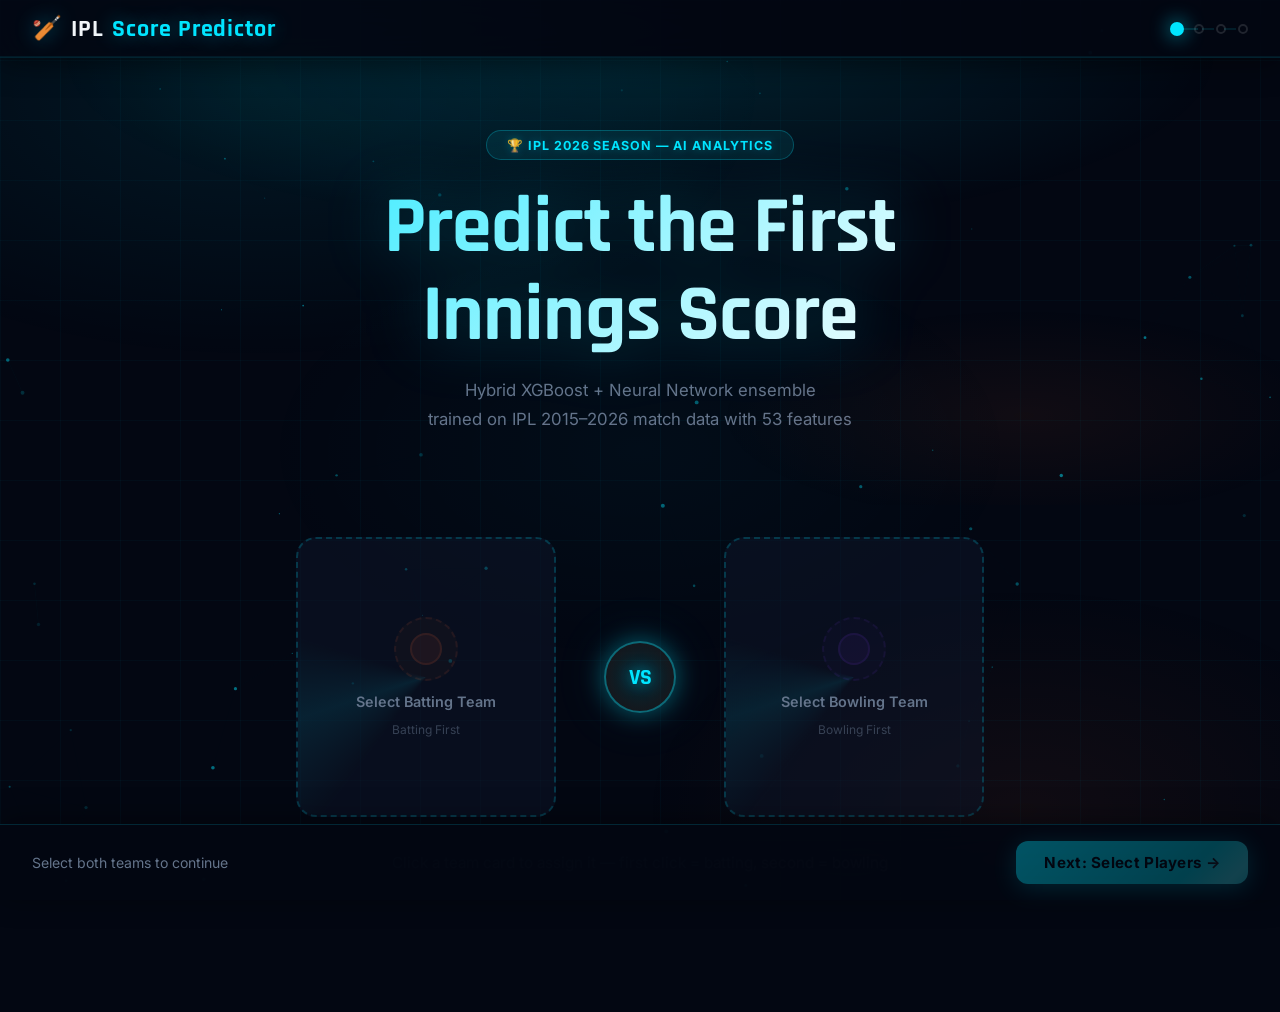
==== commit bbcb1fde: "Complete IPL Score Predictor with ML models, frontend optimization, and training graphs - Added hybr" ====
--- a/frontend/index.html
+++ b/frontend/index.html
@@ -33,13 +33,21 @@
 
 <div class="vs-container fade-in-delay-1">
   <div class="team-slot" id="slot1">
-    <div class="slot-placeholder-icon">🏏</div>
+    <div class="slot-placeholder-icon">
+      <div style="width:64px;height:64px;border-radius:50%;background:rgba(255,107,53,0.1);border:2px dashed rgba(255,107,53,0.3);display:flex;align-items:center;justify-content:center;">
+        <div style="width:32px;height:32px;border-radius:50%;background:rgba(255,107,53,0.2);border:2px solid rgba(255,107,53,0.4);"></div>
+      </div>
+    </div>
     <div class="slot-placeholder-text">Select Batting Team</div>
     <div class="slot-placeholder-sub">Batting First</div>
   </div>
   <div class="vs-badge">VS</div>
   <div class="team-slot" id="slot2">
-    <div class="slot-placeholder-icon">🎯</div>
+    <div class="slot-placeholder-icon">
+      <div style="width:64px;height:64px;border-radius:50%;background:rgba(124,58,237,0.1);border:2px dashed rgba(124,58,237,0.3);display:flex;align-items:center;justify-content:center;">
+        <div style="width:32px;height:32px;border-radius:50%;background:rgba(124,58,237,0.2);border:2px solid rgba(124,58,237,0.4);"></div>
+      </div>
+    </div>
     <div class="slot-placeholder-text">Select Bowling Team</div>
     <div class="slot-placeholder-sub">Bowling First</div>
   </div>
@@ -169,13 +177,16 @@
 function clearSlot(slotNum) {
   const el = document.getElementById(`slot${slotNum}`);
   el.classList.remove("filled");
-  const icon = slotNum === 1 ? "🏏" : "🎯";
-  const role = slotNum === 1 ? "Batting First" : "Bowling First";
-  const label = slotNum === 1 ? "Select Batting Team" : "Select Bowling Team";
+  const isSlot1 = slotNum === 1;
+  const color = isSlot1 ? "255,107,53" : "124,58,237";
   el.innerHTML = `
-    <div class="slot-placeholder-icon">${icon}</div>
-    <div class="slot-placeholder-text">${label}</div>
-    <div class="slot-placeholder-sub">${role}</div>
+    <div class="slot-placeholder-icon">
+      <div style="width:64px;height:64px;border-radius:50%;background:rgba(${color},0.1);border:2px dashed rgba(${color},0.3);display:flex;align-items:center;justify-content:center;">
+        <div style="width:32px;height:32px;border-radius:50%;background:rgba(${color},0.2);border:2px solid rgba(${color},0.4);"></div>
+      </div>
+    </div>
+    <div class="slot-placeholder-text">${isSlot1 ? "Select Batting Team" : "Select Bowling Team"}</div>
+    <div class="slot-placeholder-sub">${isSlot1 ? "Batting First" : "Bowling First"}</div>
   `;
 }
 
@@ -208,7 +219,20 @@
 
 function goNext() {
   if (!selectedTeams[0] || !selectedTeams[1]) return;
-  saveState({ battingTeam: selectedTeams[0], bowlingTeam: selectedTeams[1] });
+  const battingTeam = teams.find(t => t.team_id === selectedTeams[0]);
+  const bowlingTeam = teams.find(t => t.team_id === selectedTeams[1]);
+  
+  console.log('Saving batting team:', battingTeam);
+  console.log('Saving bowling team:', bowlingTeam);
+  
+  saveState({
+    battingTeam: selectedTeams[0],
+    bowlingTeam: selectedTeams[1],
+    battingTeamData: battingTeam,
+    bowlingTeamData: bowlingTeam
+  });
+  
+  console.log('State saved, redirecting to squad.html');
   window.location.href = "squad.html";
 }
 
--- a/frontend/css/style.css
+++ b/frontend/css/style.css
@@ -340,34 +340,18 @@
 }
 .loading-overlay.active { display: flex; }
 .cricket-ball {
-  width: 60px; height: 60px;
+  width: 80px; height: 80px;
   border-radius: 50%;
-  background: radial-gradient(circle at 35% 35%, #ef4444, #991b1b);
-  box-shadow: 0 0 40px rgba(239,68,68,0.5), 0 0 80px rgba(239,68,68,0.2);
-  animation: ballSpin 0.8s linear infinite;
-  position: relative;
-}
-.cricket-ball::before, .cricket-ball::after {
-  content: '';
-  position: absolute;
-  border: 2px solid rgba(255,255,255,0.5);
-  border-radius: 50%;
-}
-.cricket-ball::before {
-  width: 50%; height: 100%;
-  left: 25%; top: 0;
-  border-left-color: transparent;
-  border-right-color: transparent;
-}
-.cricket-ball::after {
-  width: 100%; height: 50%;
-  left: 0; top: 25%;
-  border-top-color: transparent;
-  border-bottom-color: transparent;
-}
+  background: url('../assets/white-ball.svg') no-repeat center center;
+  background-size: cover;
+  box-shadow: 0 10px 25px rgba(0,0,0,0.5), 0 0 20px rgba(255,255,255,0.15);
+  animation: ballSpin 1.5s cubic-bezier(0.4, 0, 0.2, 1) infinite;
+}
+.cricket-ball::before, .cricket-ball::after { display: none; }
 @keyframes ballSpin {
-  from { transform: rotate(0deg); }
-  to { transform: rotate(360deg); }
+  0% { transform: rotate(0deg) scale(0.95); }
+  50% { transform: rotate(180deg) scale(1.05); }
+  100% { transform: rotate(360deg) scale(0.95); }
 }
 .loading-text {
   color: var(--muted);
@@ -429,8 +413,9 @@
   inset: -2px;
   border-radius: var(--radius-lg);
   background: conic-gradient(from 0deg, transparent 60%, rgba(0,229,255,0.15), transparent 80%);
-  animation: slotGlow 4s linear infinite;
+  animation: slotGlow 15s linear infinite;
   z-index: -1;
+  opacity: 0.6;
 }
 @keyframes slotGlow {
   from { transform: rotate(0deg); }
@@ -477,14 +462,14 @@
   font-size: 1.4rem;
   font-weight: 700;
   color: var(--accent);
-  animation: vsPulse 2.5s ease-in-out infinite;
+  animation: vsPulse 3s ease-in-out infinite;
   box-shadow: var(--glow);
   flex-shrink: 0;
   text-shadow: 0 0 15px rgba(0,229,255,0.6);
 }
 @keyframes vsPulse {
-  0%,100% { box-shadow: 0 0 20px rgba(0,229,255,0.3); transform: scale(1); }
-  50% { box-shadow: 0 0 40px rgba(0,229,255,0.6), 0 0 80px rgba(0,229,255,0.15); transform: scale(1.08); }
+  0%,100% { box-shadow: 0 0 20px rgba(0,229,255,0.3); }
+  50% { box-shadow: 0 0 40px rgba(0,229,255,0.6), 0 0 80px rgba(0,229,255,0.15); }
 }
 
 /* Teams Grid */
@@ -1405,6 +1390,90 @@
   .match-summary { flex-direction: column; align-items: flex-start; }
   .model-breakdown { flex-direction: column; align-items: center; }
 }
+/* ═══════════════════════════════════════════════════════════════
+   VENUE SLIDER
+═══════════════════════════════════════════════════════════════ */
+.venue-slider-container {
+  position: relative;
+  width: 100%;
+  margin-bottom: 2rem;
+}
+.venue-slider {
+  display: flex;
+  overflow-x: auto;
+  scroll-snap-type: x mandatory;
+  gap: 1.5rem;
+  padding: 1rem 0 2rem 0;
+  scrollbar-width: none;
+  -ms-overflow-style: none;
+  scroll-behavior: smooth;
+}
+.venue-slider::-webkit-scrollbar { display: none; }
+
+.venue-card {
+  flex: 0 0 280px;
+  height: 180px;
+  border-radius: var(--radius-lg);
+  scroll-snap-align: center;
+  position: relative;
+  overflow: hidden;
+  cursor: pointer;
+  border: 2px solid rgba(0,229,255,0.1);
+  transition: var(--transition);
+  background: #0a0f1e;
+}
+.venue-card.active {
+  border-color: var(--accent);
+  box-shadow: 0 0 25px rgba(0,229,255,0.3), 0 10px 30px rgba(0,0,0,0.6);
+  transform: scale(1.05);
+  z-index: 2;
+}
+.venue-card-img {
+  position: absolute;
+  inset: 0;
+  background-size: cover;
+  background-position: center;
+  opacity: 0.5;
+  transition: var(--transition);
+}
+.venue-card.active .venue-card-img { opacity: 0.85; }
+.venue-card:hover:not(.active) .venue-card-img { opacity: 0.75; }
+
+.venue-card-content {
+  position: absolute;
+  inset: 0;
+  padding: 1.25rem;
+  display: flex;
+  flex-direction: column;
+  justify-content: flex-end;
+  background: linear-gradient(to top, rgba(3,7,18,0.95) 0%, rgba(3,7,18,0.4) 50%, transparent 100%);
+}
+.venue-card h4 {
+  font-family: var(--font-display);
+  font-size: 1.2rem;
+  font-weight: 700;
+  margin-bottom: 0.2rem;
+  text-shadow: 0 2px 4px rgba(0,0,0,0.8);
+}
+.venue-card p {
+  font-size: 0.8rem;
+  color: var(--text2);
+  opacity: 0.8;
+}
+.venue-card-badge {
+  position: absolute;
+  top: 10px;
+  right: 10px;
+  background: rgba(0,0,0,0.6);
+  backdrop-filter: blur(4px);
+  padding: 0.2rem 0.6rem;
+  border-radius: 20px;
+  font-size: 0.7rem;
+  font-weight: 700;
+  color: var(--accent);
+  border: 1px solid rgba(0,229,255,0.3);
+}
+
 @media (max-width: 480px) {
   .navbar { padding: 0.75rem 1rem; }
   .bottom-bar { padding: 0.75rem 1rem; }
